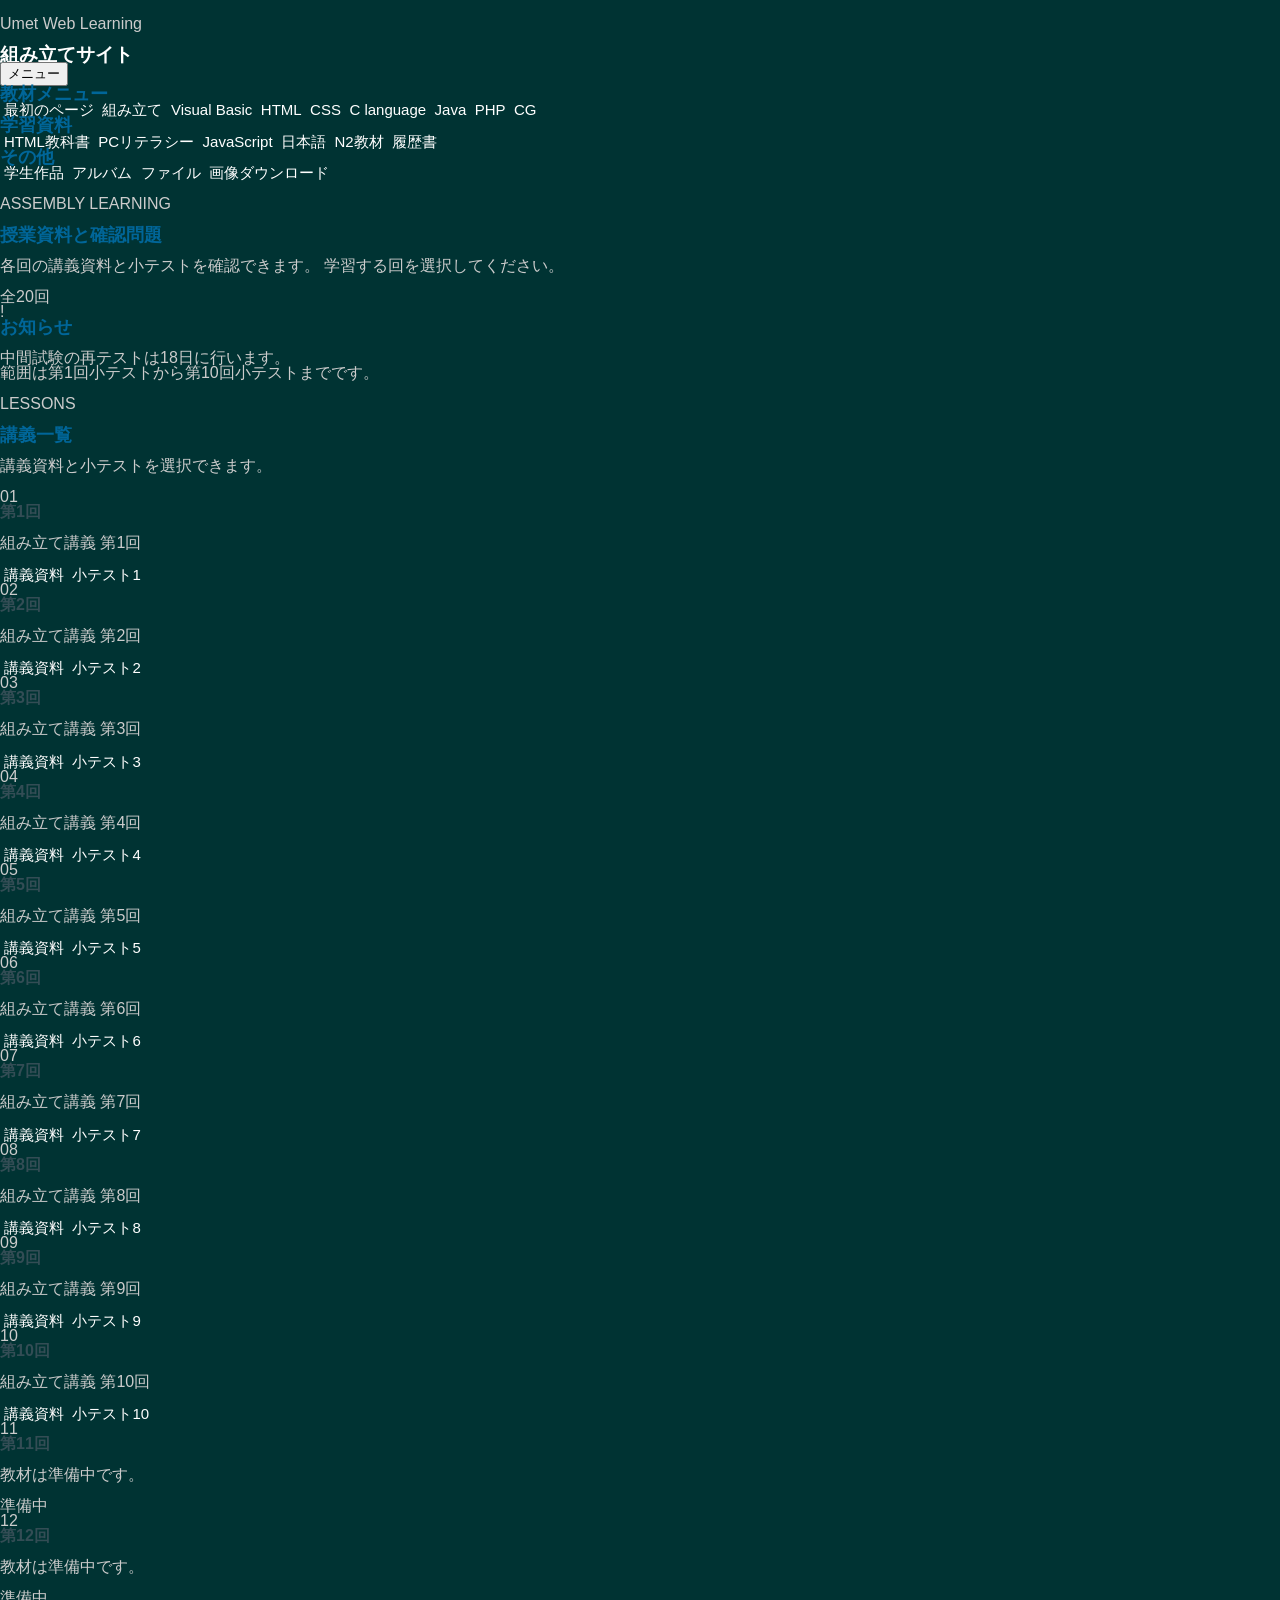
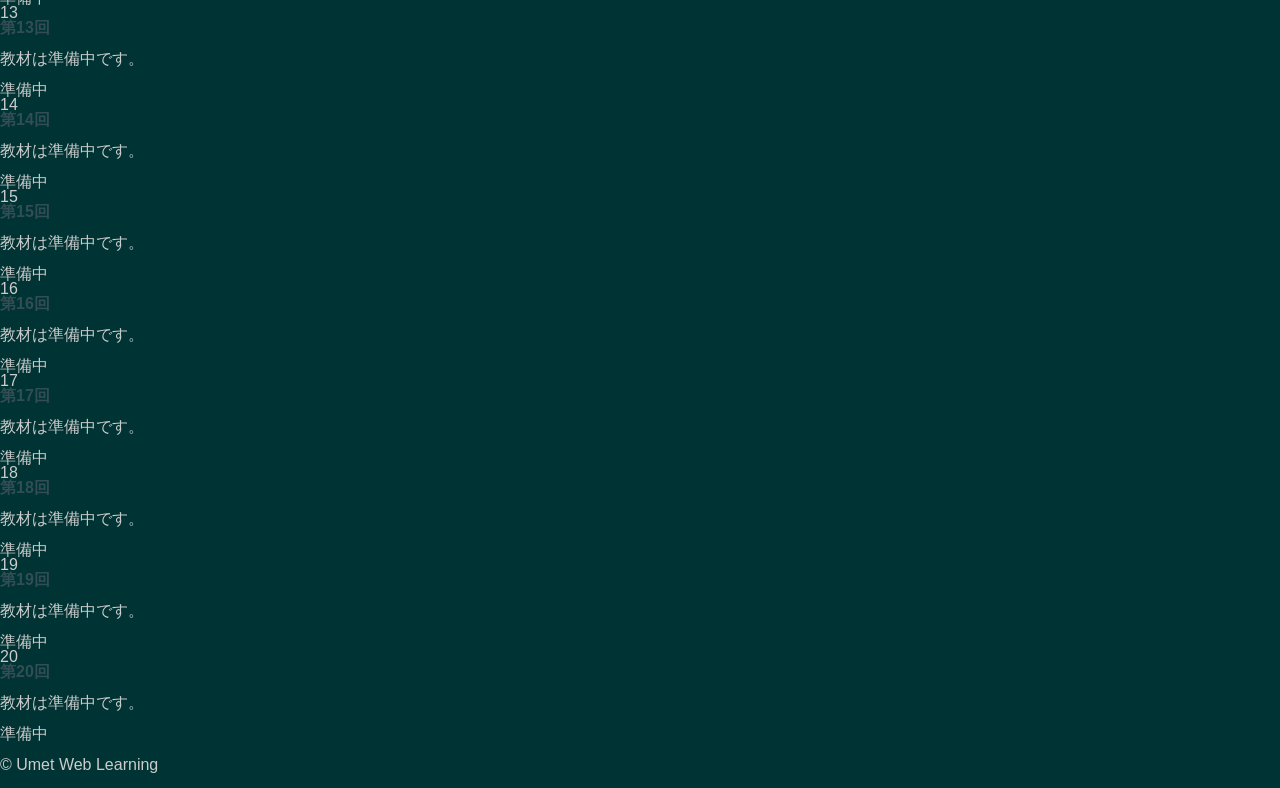
==== build2.html @ d377e6d7 "Add build2.html for assembly learning site" ====
<!DOCTYPE html>
<html lang="ja">
<head>
  <meta charset="UTF-8">
  <meta name="viewport" content="width=device-width, initial-scale=1.0">

  <title>組み立てサイト</title>

  <link rel="stylesheet" href="basic.css">
</head>

<body>

<header class="site-header">
  <div class="header-inner">
    <div>
      <p class="site-subtitle">Umet Web Learning</p>
      <h1>組み立てサイト</h1>
    </div>

    <button class="menu-button" id="menuButton" type="button">
      メニュー
    </button>
  </div>
</header>

<div class="page-layout">

  <aside class="sidebar" id="sidebar">

    <nav class="side-nav">

      <section class="nav-group">
        <h2>教材メニュー</h2>

        <a href="../index.html">最初のページ</a>
        <a href="./index.html">組み立て</a>
        <a href="../vb/vb.htm">Visual Basic</a>
        <a href="../html/index.htm">HTML</a>
        <a href="../css/sample.zip">CSS</a>
        <a href="../c/c.htm">C language</a>
        <a href="../Java/java.htm">Java</a>
        <a href="../php/index.htm">PHP</a>
        <a href="../cg/index.html">CG</a>
      </section>

      <section class="nav-group">
        <h2>学習資料</h2>

        <a href="../html/html1.pdf">HTML教科書</a>
        <a href="../pc/pc.pdf">PCリテラシー</a>
        <a href="../javascript/game.pdf">JavaScript</a>
        <a href="../japanese/nihongo5.htm">日本語</a>
        <a href="../japanese/n2.xlsx">N2教材</a>
        <a href="../rireki.xlsx">履歴書</a>
      </section>

      <section class="nav-group">
        <h2>その他</h2>

        <a href="../backupdatastudent/">学生作品</a>
        <a href="../album/">アルバム</a>
        <a href="../html/images/">ファイル</a>
        <a href="../html/images/image.zip">画像ダウンロード</a>
      </section>

    </nav>

  </aside>

  <main class="main-content">

    <section class="hero">

      <div class="hero-text">
        <p class="eyebrow">ASSEMBLY LEARNING</p>

        <h2>授業資料と確認問題</h2>

        <p>
          各回の講義資料と小テストを確認できます。
          学習する回を選択してください。
        </p>
      </div>

      <div class="hero-badge">
        <span>全20回</span>
      </div>

    </section>

    <section class="notice">

      <div class="notice-icon">!</div>

      <div>
        <h2>お知らせ</h2>

        <p>
          中間試験の再テストは18日に行います。<br>
          範囲は第1回小テストから第10回小テストまでです。
        </p>
      </div>

    </section>

    <section class="section-heading">
      <div>
        <p class="eyebrow">LESSONS</p>
        <h2>講義一覧</h2>
      </div>

      <p>講義資料と小テストを選択できます。</p>
    </section>

    <section class="lesson-grid">

      <article class="lesson-card">
        <div class="lesson-number">01</div>
        <h3>第1回</h3>
        <p>組み立て講義 第1回</p>

        <div class="lesson-links">
          <a class="primary-button" href="kumitate1.pdf">講義資料</a>
          <a class="secondary-button" href="mo1.pdf">小テスト1</a>
        </div>
      </article>

      <article class="lesson-card">
        <div class="lesson-number">02</div>
        <h3>第2回</h3>
        <p>組み立て講義 第2回</p>

        <div class="lesson-links">
          <a class="primary-button" href="kumitate2.pdf">講義資料</a>
          <a class="secondary-button" href="mo2.pdf">小テスト2</a>
        </div>
      </article>

      <article class="lesson-card">
        <div class="lesson-number">03</div>
        <h3>第3回</h3>
        <p>組み立て講義 第3回</p>

        <div class="lesson-links">
          <a class="primary-button" href="kumitate3.pdf">講義資料</a>
          <a class="secondary-button" href="mo3.pdf">小テスト3</a>
        </div>
      </article>

      <article class="lesson-card">
        <div class="lesson-number">04</div>
        <h3>第4回</h3>
        <p>組み立て講義 第4回</p>

        <div class="lesson-links">
          <a class="primary-button" href="kumitate4.pdf">講義資料</a>
          <a class="secondary-button" href="mo4.pdf">小テスト4</a>
        </div>
      </article>

      <article class="lesson-card">
        <div class="lesson-number">05</div>
        <h3>第5回</h3>
        <p>組み立て講義 第5回</p>

        <div class="lesson-links">
          <a class="primary-button" href="kumitate5.pdf">講義資料</a>
          <a class="secondary-button" href="mo5.pdf">小テスト5</a>
        </div>
      </article>

      <article class="lesson-card">
        <div class="lesson-number">06</div>
        <h3>第6回</h3>
        <p>組み立て講義 第6回</p>

        <div class="lesson-links">
          <a class="primary-button" href="kumitate6.pdf">講義資料</a>
          <a class="secondary-button" href="mo6.pdf">小テスト6</a>
        </div>
      </article>

      <article class="lesson-card">
        <div class="lesson-number">07</div>
        <h3>第7回</h3>
        <p>組み立て講義 第7回</p>

        <div class="lesson-links">
          <a class="primary-button" href="kumitate7.pdf">講義資料</a>
          <a class="secondary-button" href="mo7.pdf">小テスト7</a>
        </div>
      </article>

      <article class="lesson-card">
        <div class="lesson-number">08</div>
        <h3>第8回</h3>
        <p>組み立て講義 第8回</p>

        <div class="lesson-links">
          <a class="primary-button" href="kumitate8.pdf">講義資料</a>
          <a class="secondary-button" href="mo8.pdf">小テスト8</a>
        </div>
      </article>

      <article class="lesson-card">
        <div class="lesson-number">09</div>
        <h3>第9回</h3>
        <p>組み立て講義 第9回</p>

        <div class="lesson-links">
          <a class="primary-button" href="kumitate9.pdf">講義資料</a>
          <a class="secondary-button" href="mo9.pdf">小テスト9</a>
        </div>
      </article>

      <article class="lesson-card">
        <div class="lesson-number">10</div>
        <h3>第10回</h3>
        <p>組み立て講義 第10回</p>

        <div class="lesson-links">
          <a class="primary-button" href="kumitate10.pdf">講義資料</a>
          <a class="secondary-button" href="mo10.pdf">小テスト10</a>
        </div>
      </article>

      <article class="lesson-card lesson-card-disabled">
        <div class="lesson-number">11</div>
        <h3>第11回</h3>
        <p>教材は準備中です。</p>

        <div class="lesson-links">
          <span class="disabled-button">準備中</span>
        </div>
      </article>

      <article class="lesson-card lesson-card-disabled">
        <div class="lesson-number">12</div>
        <h3>第12回</h3>
        <p>教材は準備中です。</p>

        <div class="lesson-links">
          <span class="disabled-button">準備中</span>
        </div>
      </article>

      <article class="lesson-card lesson-card-disabled">
        <div class="lesson-number">13</div>
        <h3>第13回</h3>
        <p>教材は準備中です。</p>

        <div class="lesson-links">
          <span class="disabled-button">準備中</span>
        </div>
      </article>

      <article class="lesson-card lesson-card-disabled">
        <div class="lesson-number">14</div>
        <h3>第14回</h3>
        <p>教材は準備中です。</p>

        <div class="lesson-links">
          <span class="disabled-button">準備中</span>
        </div>
      </article>

      <article class="lesson-card lesson-card-disabled">
        <div class="lesson-number">15</div>
        <h3>第15回</h3>
        <p>教材は準備中です。</p>

        <div class="lesson-links">
          <span class="disabled-button">準備中</span>
        </div>
      </article>

      <article class="lesson-card lesson-card-disabled">
        <div class="lesson-number">16</div>
        <h3>第16回</h3>
        <p>教材は準備中です。</p>

        <div class="lesson-links">
          <span class="disabled-button">準備中</span>
        </div>
      </article>

      <article class="lesson-card lesson-card-disabled">
        <div class="lesson-number">17</div>
        <h3>第17回</h3>
        <p>教材は準備中です。</p>

        <div class="lesson-links">
          <span class="disabled-button">準備中</span>
        </div>
      </article>

      <article class="lesson-card lesson-card-disabled">
        <div class="lesson-number">18</div>
        <h3>第18回</h3>
        <p>教材は準備中です。</p>

        <div class="lesson-links">
          <span class="disabled-button">準備中</span>
        </div>
      </article>

      <article class="lesson-card lesson-card-disabled">
        <div class="lesson-number">19</div>
        <h3>第19回</h3>
        <p>教材は準備中です。</p>

        <div class="lesson-links">
          <span class="disabled-button">準備中</span>
        </div>
      </article>

      <article class="lesson-card lesson-card-disabled">
        <div class="lesson-number">20</div>
        <h3>第20回</h3>
        <p>教材は準備中です。</p>

        <div class="lesson-links">
          <span class="disabled-button">準備中</span>
        </div>
      </article>

    </section>

  </main>

</div>

<footer class="site-footer">
  <p>&copy; Umet Web Learning</p>
</footer>

<script>
  const menuButton = document.getElementById("menuButton");
  const sidebar = document.getElementById("sidebar");

  menuButton.addEventListener("click", function () {
    sidebar.classList.toggle("sidebar-open");
  });

  document.querySelectorAll(".side-nav a").forEach(function (link) {
    link.addEventListener("click", function () {
      sidebar.classList.remove("sidebar-open");
    });
  });
</script>

</body>
</html>
---- basic.css ----
body{
font-family:Arial,sans-serif; 
color: #cccccc; 
line-height:15px; 
margin: 0px; 
padding: 0px; 
background-color:#003333; 
scrollbar-base-color:#ffffff;
}
/*336699*/

a:link, a:visited{color:#ffffff; text-decoration:none; font-size:15px; padding-left:4px; padding-top:4px; padding-bottom:4px; margin-bottom:4px; vertical-align:middle;}
a:hover{background-color:#09d; color:#fff; padding:0px; display:block; margin:0px;}

h1, h2, h3, h4, h5, h6 {font-family: Arial,sans-serif; margin: 0px;padding: 0px;}

h1{vertical-align:top; font-family: Verdana,Arial,sans-serif; font-size: 120%; color: #ffffff; padding:0px;}

h2{font-size: 114%; color: #006699;}

h3{font-size: 100%; color: #334d55;}

h4{font-size: 100%; font-weight: normal; color: #333333;}

h5{font-size: 100%; color: #334d55;}

#siteName{margin:0px; padding:10px; background-color:#00cc99; width:500px; color:white; align:center}
/*0099cc*/

#pageName{padding: 0px 0px 10px 10px; color:#ffffff}

#globalNav{color: #cccccc; padding: 0px 0px 0px 10px; white-space: nowrap;}

#globalNav a {font-size: 90%; padding: 0px 4px 0px 0px; }

#breadCrumb{font-size: 80%; padding: 5px 0px 5px 10px;}

.feature{padding: 0px 0px 10px 10px; font-size: 80%;}

.feature h3{padding: 30px 0px 5px 0px; text-align: center;}

.feature img{float: left; padding: 0px 10px 0px 0px; margin: 0 5px 5px 0;}

.story{clear: both; padding: 10px 0px 0px 10px; font-size: 80%;}

.story p{padding: 0px 0px 10px 0px;}

#siteInfo{clear: both; border: 1px solid #000000; font-size: 75%; color: #fff; padding: 0px 0px 0px 0px; margin: 0px;}


#siteInfo img{padding: 4px 4px 4px 0px; vertical-align: middle;}

#navBar ul a:link, #navBar ul a:visited {display: block;}

#navBar ul {list-style: none; margin: 0; padding: 0;}

#navBar li {border-bottom: 1px solid #EEE;}

#sectionLinks{margin: 0px; padding: 0px; border-bottom: 1px solid #cccccc; font-size: 90%; background-color:#ffffff}

#sectionLinks h3{padding: 10px 0px 2px 10px;}

#sectionLinks a:link{padding: 2px 0px 2px 10px; border-top: 1px solid #cccccc; width: 100%; voice-family: "\"}\""; voice-family:inherit; width: auto;}

#sectionLinks a:visited{border-top: 1px solid #cccccc; padding: 2px 0px 2px 10px;}

#sectionLinks a:hover{border-top: 1px solid #ff0000; background-color: #dddddd; padding: 2px 0px 2px 10px;}

.relatedLinks{margin: 0px; padding: 0px 0px 10px 10px; font-size: 90%;}

.relatedLinks h3{padding: 10px 0px 2px 0px;}

#advert{padding: 10px 0px 0px 10px; font-size: 80%; border-top: 1px solid #cccccc;}

#headlines{margin: 0px; padding: 10px 0px 20px 10px;font-size: 80%;}

#headlines p{padding: 5px 0px 5px 0px;}

/*メニューバーの部分*/
td.menubar{width:200px; background-color:#334d55; vertical-align:top; padding:5px;}
div.menu{background-color:#000033; padding:5px; margin:5px; vertical-align:middle; text-color:#ffffff; border-style:ridge; border-color:#66cc33; width=200px;}
div.munu:hover{background-color:#0099dd; color:#000; margin:10px;}
div.menu1{background-color:#000033; padding-left:5px; padding:5px; padding:5px; margin:0px; vertical-align:middle; text-color:#ffffff; border-style:ridge; border-color:#66cc33; width=200px; height=50px;}
div.munu1:hover{background-color:#0099dd; color:#000;}
p.style1{width:300px; text-align=left}

input#inp{font-size:20px; font-weight:bold; padding:10px 30px; background-color:#fff; color:#000;}
input#inp:hover{background-color:#0f0; color:#000;}

input[type="button"]{width:200px; font-size:50px;}
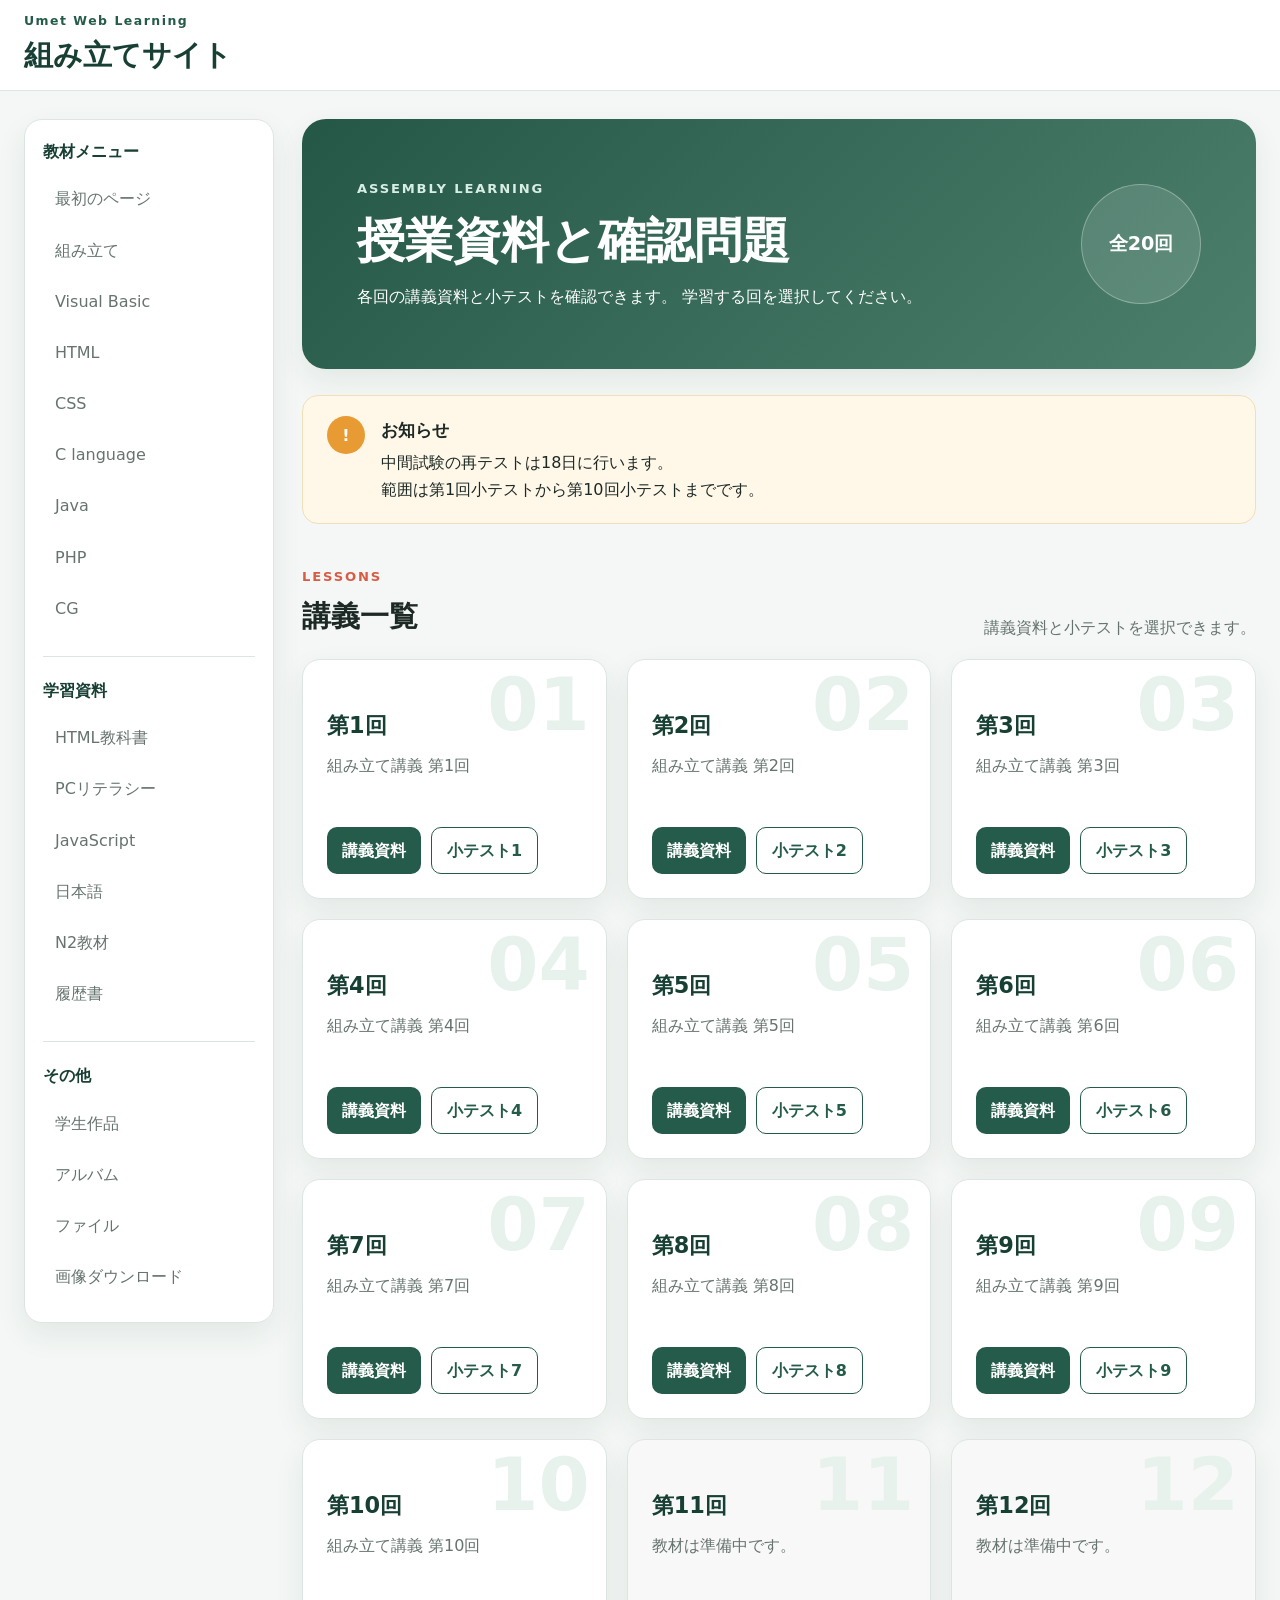
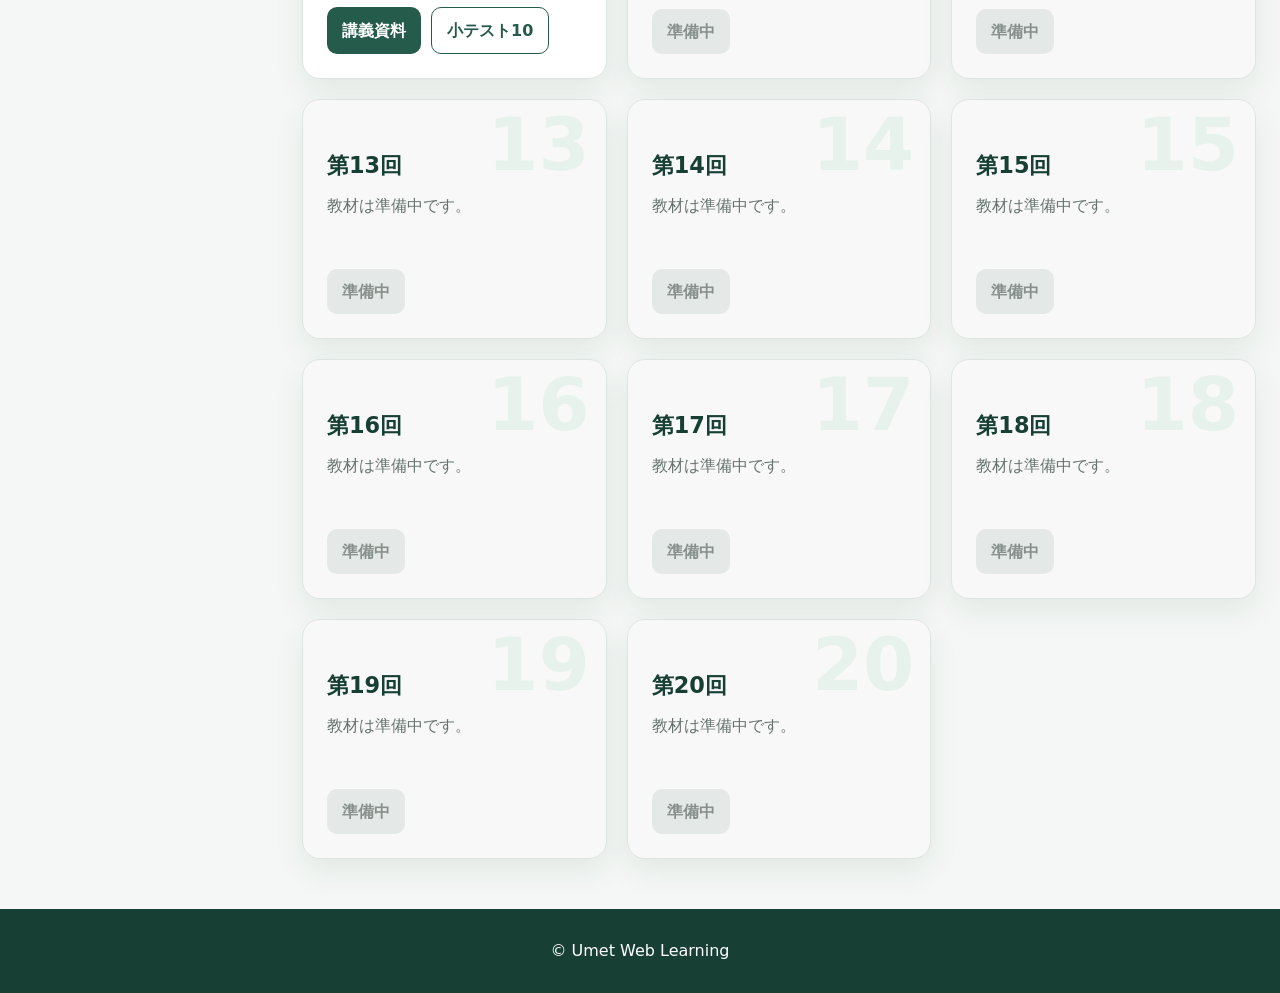
==== commit 7b538668: "Change stylesheet link from basic.css to basic2.css" ====
--- a/build2.html
+++ b/build2.html
@@ -6,7 +6,7 @@
 
   <title>組み立てサイト</title>
 
-  <link rel="stylesheet" href="basic.css">
+  <link rel="stylesheet" href="basic2.css">
 </head>
 
 <body>
--- a/basic2.css
+++ b/basic2.css
@@ -0,0 +1,438 @@
+:root {
+  --main: #245b4a;
+  --main-dark: #183f34;
+  --main-light: #e7f2ed;
+  --accent: #d85b45;
+  --bg: #f4f7f5;
+  --card: #ffffff;
+  --text: #1d2925;
+  --sub-text: #66736e;
+  --line: #dce5e1;
+  --shadow: 0 12px 30px rgba(25, 65, 53, 0.08);
+}
+
+* {
+  box-sizing: border-box;
+}
+
+html {
+  scroll-behavior: smooth;
+}
+
+body {
+  margin: 0;
+  font-family:
+    "Yu Gothic",
+    "Hiragino Kaku Gothic ProN",
+    system-ui,
+    sans-serif;
+  background: var(--bg);
+  color: var(--text);
+  line-height: 1.7;
+}
+
+a {
+  color: inherit;
+}
+
+img {
+  max-width: 100%;
+}
+
+.site-header {
+  position: sticky;
+  top: 0;
+  z-index: 1000;
+  background: rgba(255, 255, 255, 0.95);
+  border-bottom: 1px solid var(--line);
+  backdrop-filter: blur(10px);
+}
+
+.header-inner {
+  max-width: 1400px;
+  min-height: 76px;
+  margin: 0 auto;
+  padding: 10px 24px;
+  display: flex;
+  align-items: center;
+  justify-content: space-between;
+}
+
+.site-header h1 {
+  margin: 0;
+  font-size: clamp(1.3rem, 3vw, 1.8rem);
+  color: var(--main-dark);
+}
+
+.site-subtitle {
+  margin: 0;
+  color: var(--main);
+  font-size: 0.78rem;
+  font-weight: bold;
+  letter-spacing: 0.12em;
+}
+
+.menu-button {
+  display: none;
+  padding: 10px 16px;
+  border: 0;
+  border-radius: 10px;
+  background: var(--main);
+  color: #ffffff;
+  font-size: 1rem;
+  cursor: pointer;
+}
+
+.page-layout {
+  width: min(1400px, 100%);
+  margin: 0 auto;
+  display: grid;
+  grid-template-columns: 250px minmax(0, 1fr);
+  gap: 28px;
+  padding: 28px 24px 50px;
+}
+
+.sidebar {
+  align-self: start;
+  position: sticky;
+  top: 105px;
+}
+
+.side-nav {
+  padding: 18px;
+  background: var(--card);
+  border: 1px solid var(--line);
+  border-radius: 18px;
+  box-shadow: var(--shadow);
+}
+
+.nav-group + .nav-group {
+  margin-top: 24px;
+  padding-top: 20px;
+  border-top: 1px solid var(--line);
+}
+
+.nav-group h2 {
+  margin: 0 0 10px;
+  color: var(--main-dark);
+  font-size: 1rem;
+}
+
+.nav-group a {
+  display: block;
+  padding: 10px 12px;
+  margin: 4px 0;
+  border-radius: 9px;
+  color: var(--sub-text);
+  text-decoration: none;
+  transition: 0.2s;
+}
+
+.nav-group a:hover {
+  background: var(--main-light);
+  color: var(--main-dark);
+  transform: translateX(4px);
+}
+
+.main-content {
+  min-width: 0;
+}
+
+.hero {
+  min-height: 250px;
+  padding: clamp(28px, 5vw, 55px);
+  display: flex;
+  align-items: center;
+  justify-content: space-between;
+  gap: 30px;
+  border-radius: 24px;
+  background:
+    linear-gradient(
+      135deg,
+      rgba(30, 82, 65, 0.97),
+      rgba(58, 115, 93, 0.9)
+    );
+  color: #ffffff;
+  box-shadow: var(--shadow);
+}
+
+.hero h2 {
+  margin: 8px 0 12px;
+  font-size: clamp(1.8rem, 4vw, 3rem);
+  line-height: 1.3;
+}
+
+.hero p {
+  margin: 0;
+  max-width: 650px;
+}
+
+.eyebrow {
+  margin: 0;
+  color: var(--accent);
+  font-size: 0.82rem;
+  font-weight: bold;
+  letter-spacing: 0.14em;
+}
+
+.hero .eyebrow {
+  color: #d7eee5;
+}
+
+.hero-badge {
+  flex: 0 0 auto;
+  width: 120px;
+  height: 120px;
+  display: grid;
+  place-items: center;
+  border: 1px solid rgba(255, 255, 255, 0.3);
+  border-radius: 50%;
+  background: rgba(255, 255, 255, 0.12);
+  font-size: 1.2rem;
+  font-weight: bold;
+}
+
+.notice {
+  margin-top: 26px;
+  padding: 20px 24px;
+  display: flex;
+  gap: 16px;
+  align-items: flex-start;
+  background: #fff8e9;
+  border: 1px solid #f0dfb8;
+  border-radius: 16px;
+}
+
+.notice-icon {
+  flex: 0 0 auto;
+  width: 38px;
+  height: 38px;
+  display: grid;
+  place-items: center;
+  border-radius: 50%;
+  background: #e89b33;
+  color: #ffffff;
+  font-weight: bold;
+}
+
+.notice h2 {
+  margin: 0 0 4px;
+  font-size: 1.05rem;
+}
+
+.notice p {
+  margin: 0;
+}
+
+.section-heading {
+  margin: 42px 0 18px;
+  display: flex;
+  align-items: end;
+  justify-content: space-between;
+  gap: 20px;
+}
+
+.section-heading h2 {
+  margin: 4px 0 0;
+  font-size: 1.8rem;
+}
+
+.section-heading > p {
+  margin: 0;
+  color: var(--sub-text);
+}
+
+.lesson-grid {
+  display: grid;
+  grid-template-columns: repeat(3, minmax(0, 1fr));
+  gap: 20px;
+}
+
+.lesson-card {
+  position: relative;
+  overflow: hidden;
+  min-height: 240px;
+  padding: 24px;
+  display: flex;
+  flex-direction: column;
+  background: var(--card);
+  border: 1px solid var(--line);
+  border-radius: 18px;
+  box-shadow: var(--shadow);
+  transition: 0.25s;
+}
+
+.lesson-card:hover {
+  transform: translateY(-5px);
+  box-shadow: 0 18px 34px rgba(25, 65, 53, 0.13);
+}
+
+.lesson-number {
+  position: absolute;
+  top: 8px;
+  right: 16px;
+  color: var(--main-light);
+  font-size: 4.6rem;
+  font-weight: bold;
+  line-height: 1;
+  pointer-events: none;
+}
+
+.lesson-card h3 {
+  position: relative;
+  margin: 22px 0 8px;
+  color: var(--main-dark);
+  font-size: 1.4rem;
+}
+
+.lesson-card p {
+  position: relative;
+  margin: 0 0 24px;
+  color: var(--sub-text);
+}
+
+.lesson-links {
+  position: relative;
+  margin-top: auto;
+  display: flex;
+  flex-wrap: wrap;
+  gap: 10px;
+}
+
+.primary-button,
+.secondary-button,
+.disabled-button {
+  min-height: 42px;
+  padding: 9px 15px;
+  display: inline-flex;
+  align-items: center;
+  justify-content: center;
+  border-radius: 10px;
+  font-weight: bold;
+  text-decoration: none;
+}
+
+.primary-button {
+  background: var(--main);
+  color: #ffffff;
+}
+
+.primary-button:hover {
+  background: var(--main-dark);
+}
+
+.secondary-button {
+  border: 1px solid var(--main);
+  color: var(--main);
+  background: #ffffff;
+}
+
+.secondary-button:hover {
+  background: var(--main-light);
+}
+
+.lesson-card-disabled {
+  background: #f7f8f7;
+}
+
+.lesson-card-disabled:hover {
+  transform: none;
+}
+
+.disabled-button {
+  background: #e4e8e6;
+  color: #87908c;
+}
+
+.site-footer {
+  padding: 28px;
+  text-align: center;
+  background: var(--main-dark);
+  color: #ffffff;
+}
+
+.site-footer p {
+  margin: 0;
+}
+
+@media (max-width: 1100px) {
+  .lesson-grid {
+    grid-template-columns: repeat(2, minmax(0, 1fr));
+  }
+}
+
+@media (max-width: 820px) {
+  .menu-button {
+    display: inline-block;
+  }
+
+  .page-layout {
+    display: block;
+    padding: 20px 16px 40px;
+  }
+
+  .sidebar {
+    display: none;
+    position: static;
+    margin-bottom: 20px;
+  }
+
+  .sidebar.sidebar-open {
+    display: block;
+  }
+
+  .hero {
+    min-height: auto;
+  }
+
+  .hero-badge {
+    width: 90px;
+    height: 90px;
+  }
+
+  .section-heading {
+    align-items: flex-start;
+    flex-direction: column;
+  }
+}
+
+@media (max-width: 600px) {
+  .header-inner {
+    padding: 10px 16px;
+  }
+
+  .hero {
+    padding: 28px 22px;
+    align-items: flex-start;
+    flex-direction: column;
+  }
+
+  .hero-badge {
+    width: auto;
+    height: auto;
+    padding: 8px 14px;
+    border-radius: 999px;
+  }
+
+  .notice {
+    padding: 17px;
+  }
+
+  .lesson-grid {
+    grid-template-columns: 1fr;
+  }
+
+  .lesson-card {
+    min-height: 210px;
+  }
+
+  .lesson-links {
+    flex-direction: column;
+  }
+
+  .primary-button,
+  .secondary-button,
+  .disabled-button {
+    width: 100%;
+  }
+}
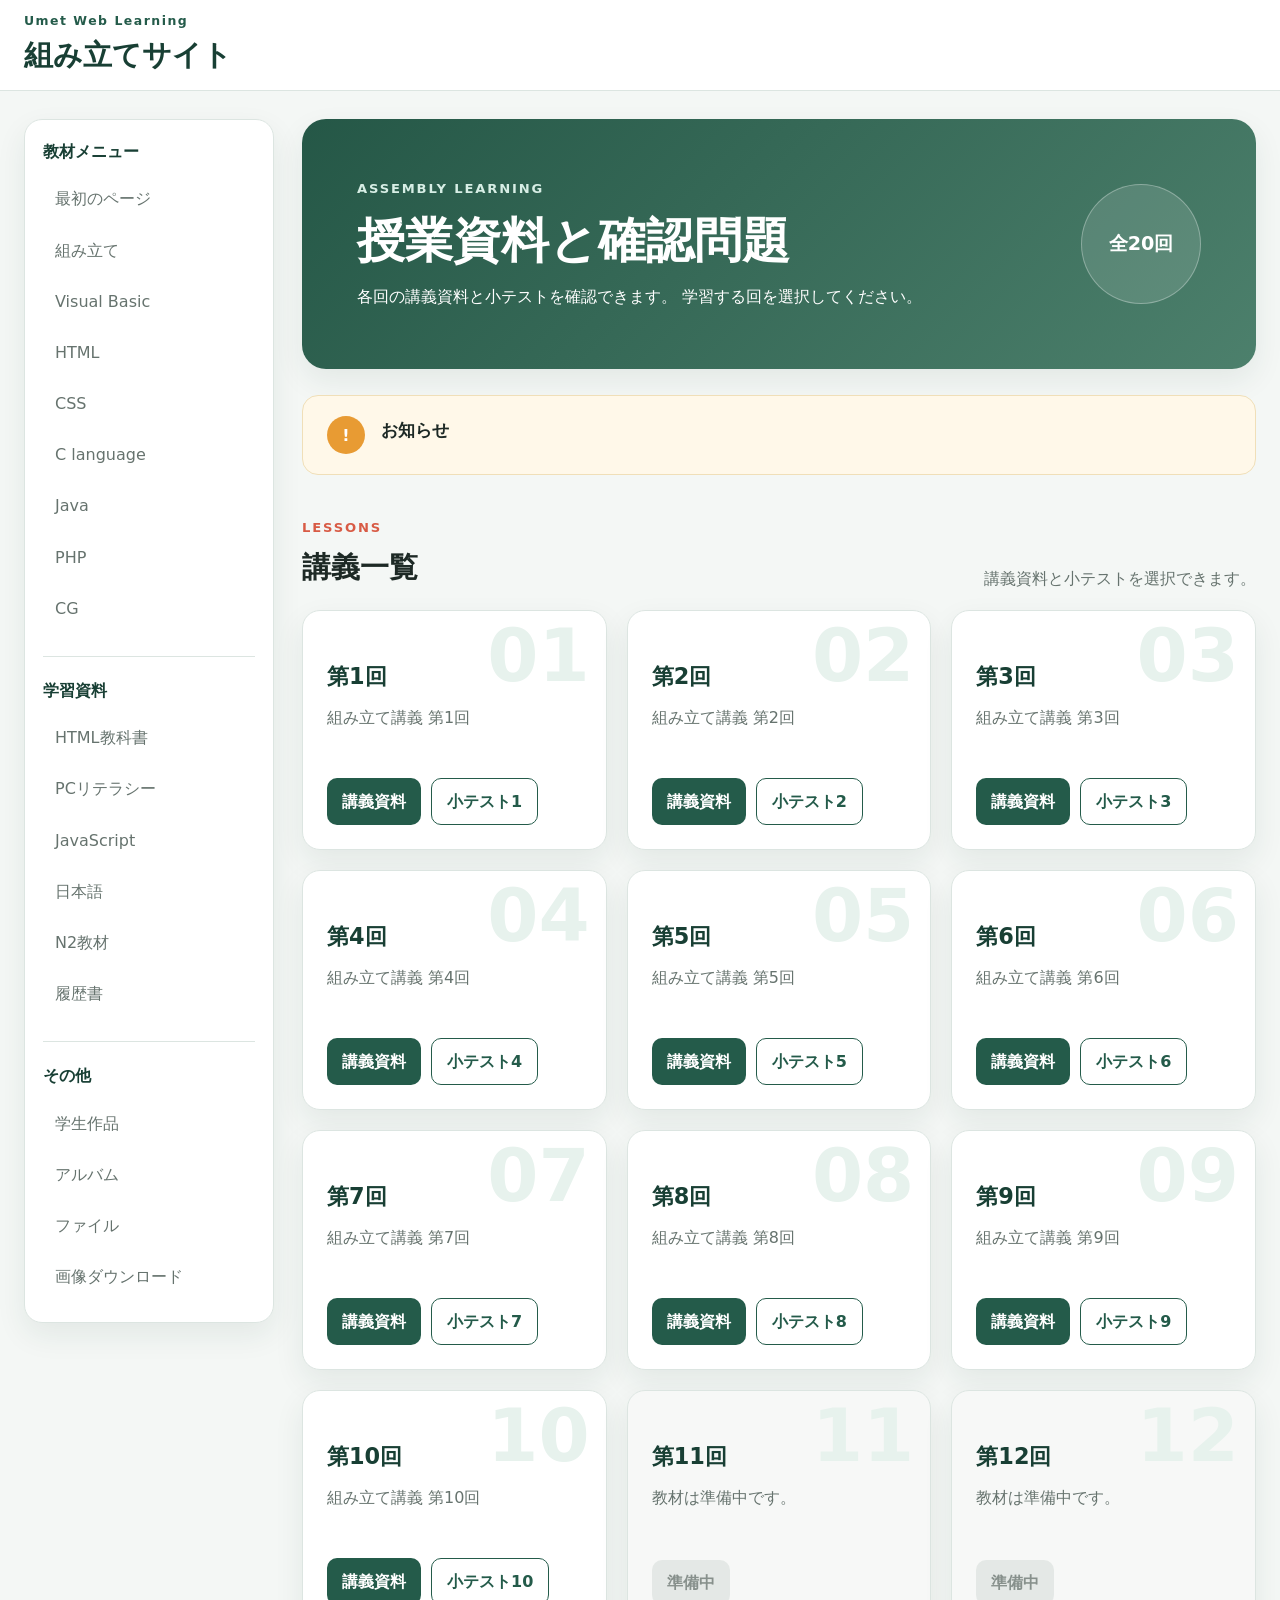
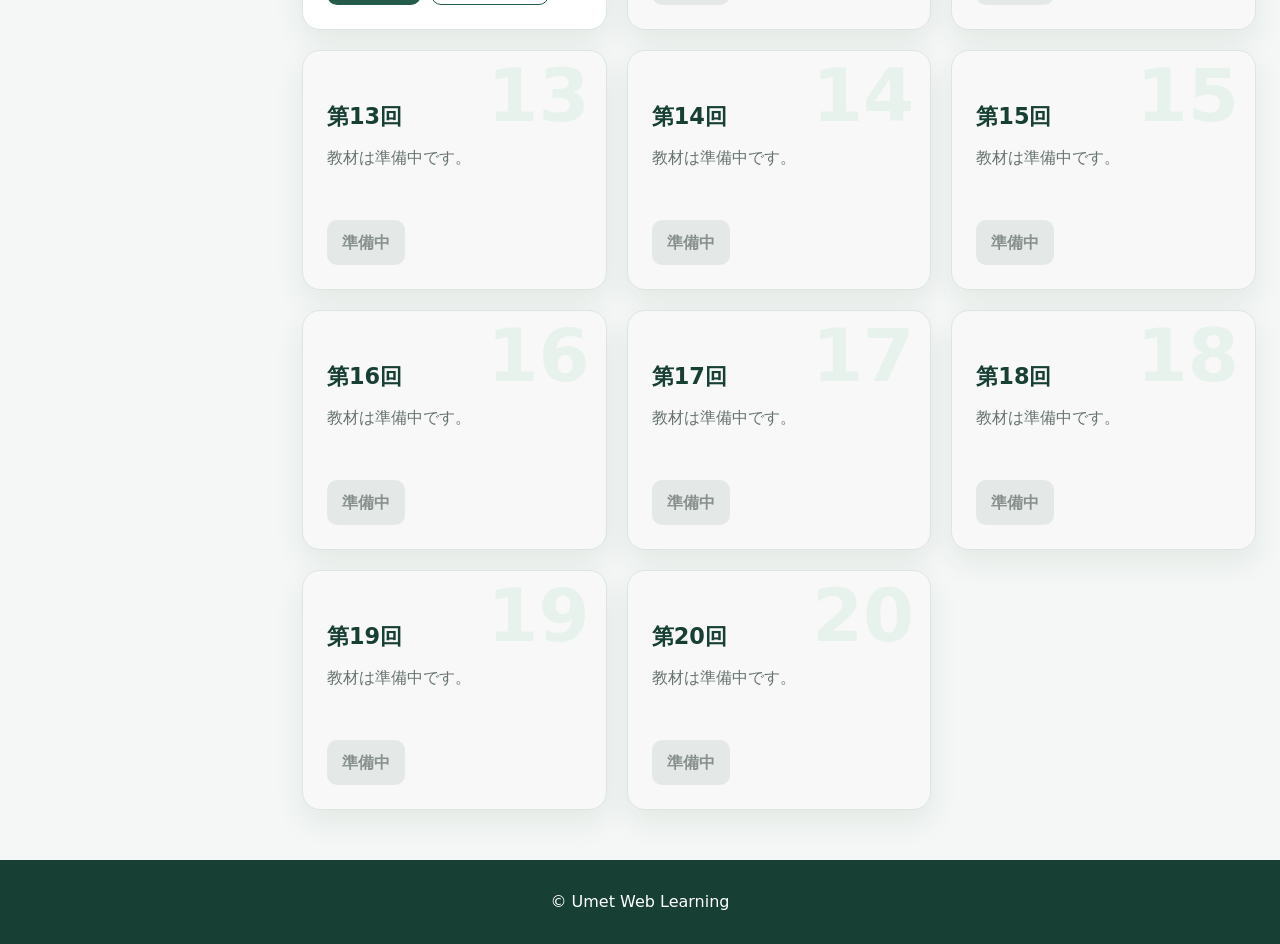
==== commit 04d3cefc: "Remove midterm retest announcement from build2.html Removed announcement about the midterm retest da" ====
--- a/build2.html
+++ b/build2.html
@@ -97,8 +97,7 @@
         <h2>お知らせ</h2>
 
         <p>
-          中間試験の再テストは18日に行います。<br>
-          範囲は第1回小テストから第10回小テストまでです。
+     
         </p>
       </div>
 
